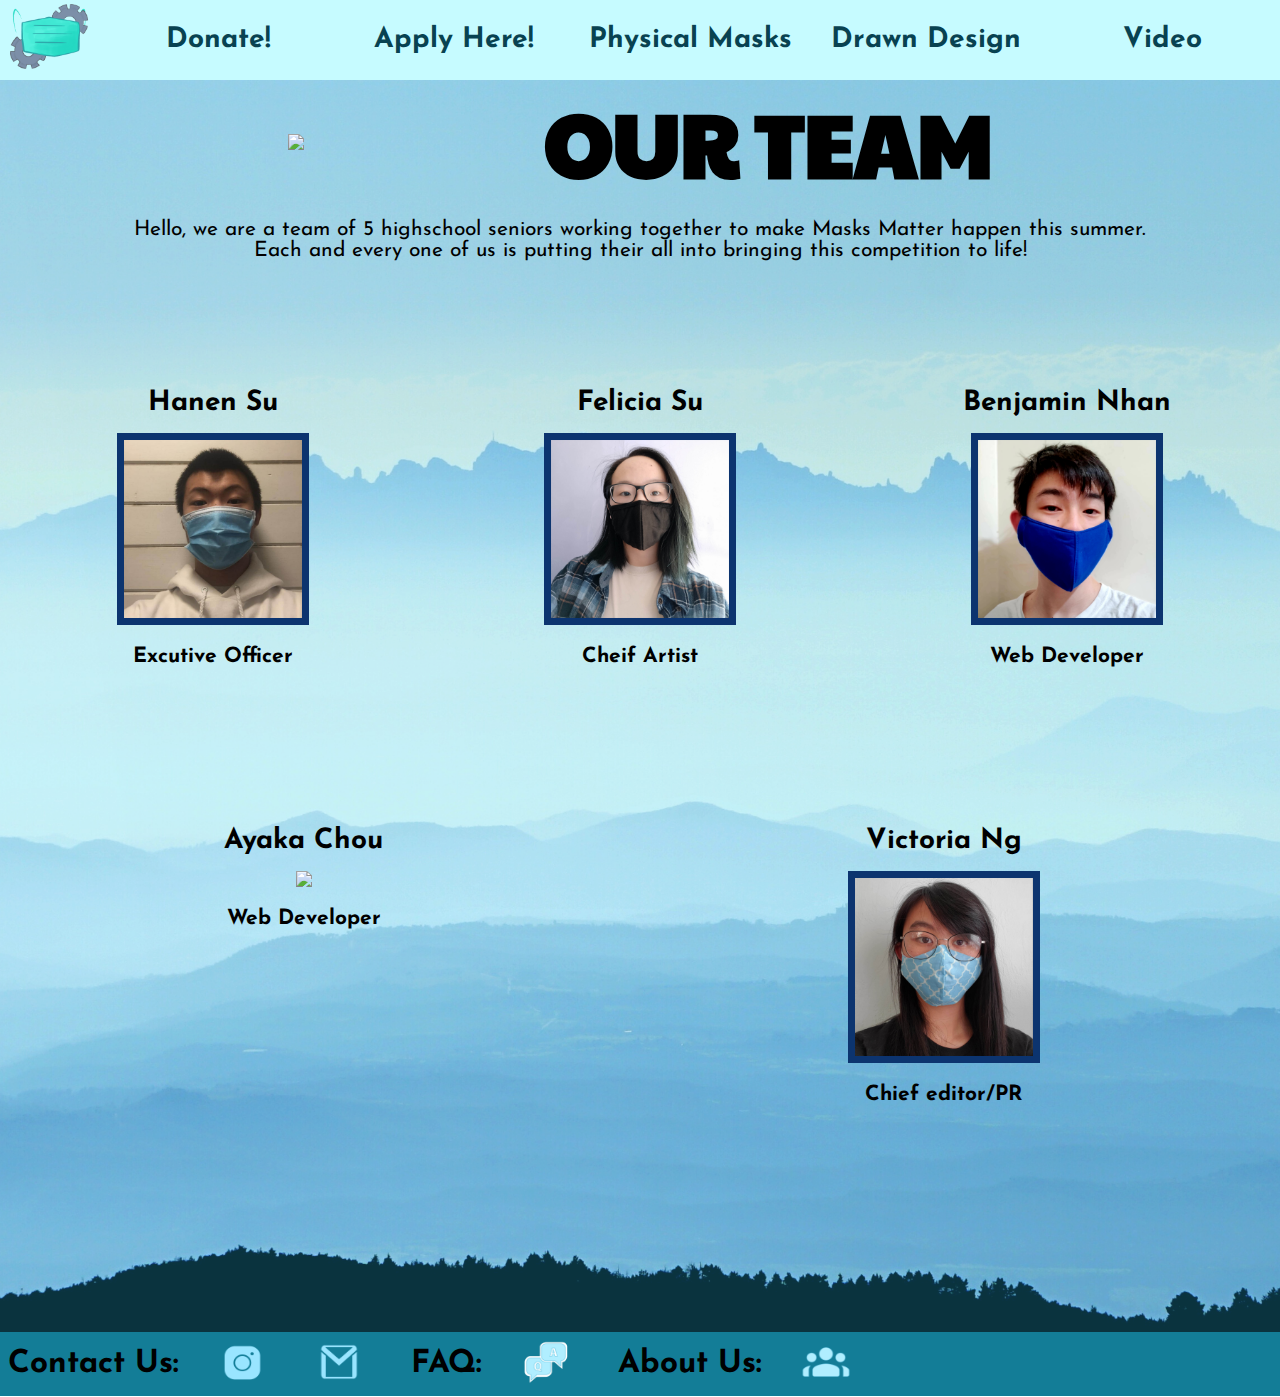
==== aboutus.html @ 1ea41242 "spell cheif wrong" ====
<!DOCTYPE HTML>
<html lang="en">
	<head>
		<title>Masks Matter</title>
		<!-- <meta name="viewport" content="width=device-width,initial-scale=1.0"> -->
		<link rel="icon" href="images/favicon.png" type="image/x-icon"/>
		<link href="https://fonts.googleapis.com/css2?family=Paytone+One&display=swap" rel="stylesheet">
		<link href="https://fonts.googleapis.com/css2?family=Josefin+Sans:wght@100;400&display=swap" rel="stylesheet">
		<link href="styles.css" rel="stylesheet" type="text/css">
		<link href="base.css" rel="stylesheet" type="text/css">
		<link href="aboutus.css" rel="stylesheet" type="text/css">
	</head>
	<body>
		<nav>
			<input type="checkbox" name="simple" id="simple">
			<label for="simple" id="switch"><span></span></label>
			<li><a href="video.html"><h3>Video</h3></a></li>
			<li><a href="drawingmask.html"><h3>Drawn Design</h3></a></li>
			<li><a href="physicalmask.html"><h3>Physical Masks</h3></a></li>
			<li><a target="_blank" href="https://docs.google.com/forms/d/e/1FAIpQLScsT2CWmPeAeOIiQAeZ7pk1hlon7UAqh4jieAmbpfq4y2hZqA/viewform"><h3>Apply Here!</h3></a></li>
			<li><a target="_blank" href="https://www.gofundme.com/f/MMSF-Supplies-for-Essential-Workers-Businesses?utm_medium=copy_link&utm_source=customer&utm_campaign=p_lico+share-sheet+expWdC"><h3>Donate!</h3></a></li>
			<li><a href="index.html"><h3><img id="home" src="images/cleanedlogo.png" alt="Home"></h3></a></li>
		</nav>
		<header>
			<img src="images/borderteam.png">
			<h1>OUR TEAM</h1>
		</header>
		
		<figcaption id="circlehover">Hello, we are a team of 5 highschool seniors working together to make Masks Matter happen this summer. Each and every one of us is putting their all into bringing this competition to life! <span id="hover"> Hover over our images to see our roles</span></figcaption>
	<div class="circle">
		<div class="example">
			<img class="center" src="images/cleanedlogo.png" alt="center">
			<p class="description"></p>
		</div>
		<img data-name="Felicia Su" data-role="Cheif Artist" class="feliciasu" src="images/felicia.png" alt="Felicia Su">
		<img id="deg60" data-name="Victoria Ng" data-role="Cheif Editor/PR" class="victoriang" src="images/victoria.png" alt="Victoria Ng">
		<img id="deg120" data-name="Ayaka Chou" data-role="Webmaster" class="ayakachou" src="images/ayaka.png" alt="Ayaka Chou">
		<img id="deg180" data-name="Benjamin Nhan" data-role="Webmaster" class="benjaminnhan" src="images/ben.png" alt="Benjamin Nhan">
		<img id="deg240" data-name="Hanan Su" data-role="Chief Officer" class="hanensu" src="images/hanen.png" alt="Hanen Su">
	</div>
	<div class ="normal">
		<div class="capt">
			<figcaption class="big">Hanen Su</figcaption>
			<img class ="us"src="images/hanen.png">
			<figcaption>Excutive Officer</figcaption>
		</div>
		<div class="capt">
			<figcaption class="big">Felicia Su</figcaption>
			<img class ="us"src="images/felicia.png">
			<figcaption>Cheif Artist</figcaption>
		</div>
		<div class="capt">
			<figcaption class="big">Benjamin Nhan</figcaption>
			<img class ="us"src="images/ben.png">
			<figcaption>Web Developer</figcaption>
		</div>
		<div class="capt">
			<figcaption class="big">Ayaka Chou</figcaption>
			<img class ="us"src="images/ayaka.png">
			<figcaption>Web Developer</figcaption>
		</div>
		<div class="capt">
			<figcaption class="big">Victoria Ng</figcaption>
			<img class ="us"src="images/victoria.png">
			<figcaption>Chief editor/PR</figcaption>
		</div>
	</div>
	<br>
	<br>
	<br>
	<br>
	<br>
	<br>
	<br>
	<footer>
			<h2>Contact Us:</h2>
			<a  href="https://www.instagram.com/masksmattersf/"><img class="instagram"src="images/instagram.PNG" alt="Instagram"></a>
			<a href="mailto:masksmattersf@gmail.com"><img class = "instagram" src="images/email.PNG" alt="Mail"></a>
			<h2>FAQ:</h2>
			<a  href="faq.html"><img class="instagram" src="images/borderQA.PNG" alt="Instagram"></a>
			<h2>About Us:</h2>
			<a href="aboutus.html"><img class="instagram" src="images/team.PNG" alt="Instagram"></a>
		</footer>
		<script src="https://code.jquery.com/jquery-3.5.1.min.js" integrity="sha256-9/aliU8dGd2tb6OSsuzixeV4y/faTqgFtohetphbbj0=" crossorigin="anonymous"></script>
		<script src="aboutus.js"> </script>
	</body>
</html>
---- styles.css ----
.border span {
	border: 4px solid #185b6d;
	padding: 1rem;
	display: inline-block;
}

/*Mission Statement*/
.missionstate {
	font-family: 'Josefin Sans', sans-serif;
	text-align: center;
	font-size: 25px;
	font-weight: 500;
	margin: 0 2rem;
}
@media all and (max-width: 800px) {
	.missionstate {
		font-size: 1.6rem;
	}
}
/*THE WINNING SUBMISSION*/
/*The RULES*/
/*Judging Criteria*/
/*for rowing judging criteria & winning submission*/
#dates {
	font-size: 2.4rem;
}
#podium {
	display: flex;
	flex-direction: row;
	justify-content: space-around;
	align-items: center;
	padding: 3rem;
}
#podium * {
	margin: 0;
}

.prize {
	display: flex;
	flex-direction: column;
	justify-content: center;
	font-size: 2.1rem;
}

@media all and (max-width: 1200px){
	.prize {
		font-size: 1.7rem;
	}
}
@media all and (max-width: 720px){
	#podium {
		flex-direction: column;
		justify-content: center;
	}
	.prize{
		font-size: 1.4rem;
		padding: 1rem;
	}
}
.prize h2 {
	margin: 0;
}
#video {
	margin: 0 3rem;
}
/*Dropbox*/
#maillink {
	text-decoration: none;
	color: #0082de;
}
details {
	padding: .5em .5em 0;
}

summary {
	font-weight: bold;
	margin: 1rem 1rem;
	padding: .5em;
	outline: none;
	border: 2px dashed #c6fbff;
	align-items: center;
}

details[open] {
	padding: .5em;
}

details[open] summary {
	margin-bottom: .5em;
}
ol {
	font-size: 1.5rem;
	text-align: left;
}
ol li{
	margin-bottom: 1.4rem;
}
ul{
	font-size: 1.2rem;
	text-align: center;
}
li{
	display: inline-block;
	width: 100%
}

.iconflex {
	display: flex;
	flex-direction: row;
	justify-content: space-around;
	align-items: center;
}
.icons {
	width: 25rem;
}
@media all and (max-width: 1340px){
	.icons{
		width: 17rem;
	}
}
@media all and (max-width: 940px){
	.iconflex {
		flex-direction: column;
		justify-content: center;
		align-items: center;
		padding: 1rem;
	}
	.icons {
		width: 55%;
	}
}
.icondiv {
	padding: 1rem;
}
.subcap {
	padding-bottom: 1rem;
}
/*Having the list and video on the same line*/
/*EXAMPLE VIDEO*/
/*Affects Design Criteria and Submission Guidelines*/
.spaceonsameline {
	display: flex;
	flex-direction: row;
	justify-content: space-around;
	text-align: center;
}
iframe, #examplevid {
	margin-right: 3rem;
	min-width: 37rem;
}
figcaption {
 text-align: center;
}
figcaption span {
	padding: .5rem;
	display: inline-block;
}

@media all and (max-width: 1150px){
	.spaceonsameline {
		flex-direction: column;
		justify-content: center;
		align-items: center;
		margin-left: 1.4rem;
		margin-right: 1.2rem;
	}
	iframe, #examplevid{
		min-width: 23rem !important;
		width: 100% !important;
		margin: 0;
	}
}

/*DONATE AND APPLY HERE ICON*/
#donate {
	text-align: center;
	font-size: 18px;
}
#apply {
	/*margin-top: -60px;*/
	max-width: 700px;
}
.gitbigger {
	transition: transform .2s; /* Animation */
	margin: 10rem;
/*	overflow-x: hidden;*/
}
.getbigger:hover {
 transform: scale(1.2); /* (150% zoom - Note: if the zoom is too large, it will go outside of the viewport) */
}
/*when shrinking and making image that holds link*/
.imagelink {
	 width: 40rem;
}
@media all and (max-width: 850px){
	.imagelink {
		width: 80%;
		height: 90%;
	}
}
@media all and (max-width: 650px){
	.imagelink {
		width: 80%;
	}
}
/*text under donate*/
#afterdonate{
	text-align: center;
	font-size: 1.6rem;
}
#smallicon {
	width: 10px;
}
/*RENAME APPLICATION METHODS AS COMPETITION BRACKETS*/
.evalicon {
	width: 20rem;
}
#criteria {
	display: flex;
	flex-direction: row;
	justify-content: center;
	align-items: flex-start;
	width: 100%;
	margin: 0;
	padding: 0;
	flex-wrap: wrap;
}
@media all and (max-width: 1164px){
	#criteria {
		flex-direction: column;
		justify-content: center;
		align-items: center;
		margin: 0;
	}
	.evalicon {
		width: 13rem;
	}
}

@keyframes {
	to {
		width: 100%;
	}
}
---- base.css ----
body {
	background-image: url("images/mountain.png");
	background-size: cover;
	background-repeat: no-repeat;
	margin: 0px;
	padding: 0px;
	font-family: "Josefin Sans", sans-serif;
	text-align: center;
	font-size: 21px;
}

/*Nav bar*/
nav {
	margin: 0px;
	display: flex;
	font-size: 1.5rem;
	flex-direction: row-reverse;
	justify-content: space-around;
	align-content: center;
	height: 5rem;
	padding: 0;
	list-style: none;
}
nav li {
	background-color: #c6fbff;
	width: 100%;
	height: 5rem;
	text-align: center;
	display: flex;
	flex-direction: column;
	justify-content: center;
	align-items: center;
}
nav li::before, nav li::after{
	content: "";
	display: block;
	height: 5px;
	background-color: #444;
	width: 0%;
	transition: all ease-in-out 300ms;;
	position: relative;
	top: 0;
}
nav li:hover::before, nav li:hover::after{
	width: 100%;
}
nav a{
	width: 100%;
	text-align: center;
	text-decoration: none;
	height: 5rem;
	display: flex;
	flex-direction: column;
	justify-content: center;
	color: #084251;
	padding: 0;
}
nav a:hover {
	color: black;
}
nav h3 {
	margin: 0px;
	padding: 0;
}
nav li:last-child {
	max-width: 80px;
	padding: 0 10px;
}
nav li:last-child:hover::before, nav li:last-child:hover::after{
	width: 0%;
}
#home {
	max-width: 80px;
	max-height: 75px;
}
#simple ,#switch{
	display: none;
}
@media all and (max-width: 650px) {
	nav {
		font-size: 1.1rem;
		flex-direction: column-reverse;
		align-items: center;
		height: auto !important;
		padding: 0;
	}
	nav li, nav li a {
		width: 100%;
		max-width: 100% !important;
		padding: 0 !important;
	}
	#switch{
		display: flex;
	}
	#simple ~ li{
		display: flex;
		transition: transform .5s, height .5s; /* Animation */
	}
	#simple:checked ~ li{
		transform: scale(0);
		height: 0;
	}
	#simple+label span{
		background-color: #c6fbff;
		display: flex;
		flex-direction: column;
		align-items: center;
		padding-top: 0.3rem;
		width: 5rem;
		height: 2rem;
		border-radius: 0 0 1rem 1rem;
	}
	#simple+label span::after{
		content: "V";
		font-family: Arial;
		font-weight: bold;
		transform: rotate(180deg) scaleX(-1);
	}
	#simple:checked +label span::after{
		transform: rotate(0deg) scaleX(-1);
	}
}
@media all and (max-width: 1015px) {
	nav {
		font-size: 1.3rem;
	}
}
@media all and (max-width: 1148px) {
	nav {
		font-size: 1.4rem;
	}
}

/*Header Title + Logo*/
header {
	display: flex;
	flex-direction: row;
	justify-content: center;
	align-items: center;
}

header h1 {
	font-size: 5.5rem;
	margin: 0;
	font-family: "Paytone One", sans-serif;
	text-align: center;
}

header img {
	display: block;
	width: 16rem;
	margin: 1rem 0rem;
}

@media all and (max-width: 962px) {
	header {
		flex-direction: column;
	}
	header img {
		width: 14rem;
		margin-bottom: 0;
	}
	header h1 {
		font-size: 4.5rem;
		text-align: center;
		line-height: 5rem;
	}
}

/*Subtitles*/
.subtitles {
	font-size: 3.4rem;
	font-family: "Paytone One", sans-serif;
	color: black;
}

/*Footer*/
footer {
	background-color: #137d97;
	height: 4rem;
	display: flex;
	flex-direction: row;
	justify-content: flex-start;
	align-items: center;
}
footer h2{
	margin:0rem 2rem 0 .5rem;

}
.instagram {
	padding-bottom: 0rem;
	margin-right:2rem;
	width:4rem;
	height: 60px;
}

@media all and (max-width: 948px) {
	.instagram {
		margin-right: .5rem;
	}

	footer h2 {
		margin-left: .15rem;
		margin-right: .5rem;
	}

	@media all and (max-width: 705px) {
		.instagram {
			width: 2.6rem;
			height:45px;
		}

		footer h2 {
			font-size: 1.6rem;
		}
	}
	/*Animation via JS*/
	.fadein {
		opacity: 0;
	}
}
---- aboutus.css ----
.circle {
	display: flex;
	flex-direction: column;
	justify-content: center;
	align-items: center;
	position: relative;
	width: 24em;
	height: 24em;
	padding: 2em; 
	border-radius: 50%;
	margin: 1.75em auto 0;
}
.circle img {
	display: block;
	position: absolute;
	width: 7em; height: 7em;
}

.circle img:not(.center) {
	animation: 10s linear 0s infinite running spin;
	z-index: 1;
}

.center * {
	padding: 0 2em;
}

@keyframes spin {
	from {
		transform: rotate(0deg) translate(12em) rotate(0deg);
	}
	to {
		transform: rotate(360deg) translate(12em) rotate(-360deg);
	}
}

.description {
	margin-top:1rem;
	width: 50%;
	background:rgba(186, 186, 189, 0.5);
}
.feliciasu {
	animation-delay: calc(-10s / 360 * 72) !important;
}

.ayakachou {
	animation-delay: calc(-10s / 360 * 216) !important;
}

.benjaminnhan {
	animation-delay: calc(-10s / 360 * 144) !important;
}

.victoriang {
	animation-delay: calc(-10s / 360 * 288) !important;
}

.hanensu {
	animation-delay: calc(-10s / 360 * 360) !important;
}

/*RANDOMLY CHOSEN BY GOOGLE SPINNER 1-5(clockwise)
Hanen top right
Felicia bottom right
Ben bottom
ayaka bottom left
victoria top left*/
.normal {
    display:none;
}
.capt {
	margin:5rem;
	font-weight: bold;
}
.big{
	font-size: 28px;
}

#circlehover {
	text-align: center;	
    margin:-2rem 15rem 5rem 15rem;
}
@media all and (max-width:1441px){

    .circle {
        display:none;
    }
    #hover {
        display:none;
    }
    .normal {
        display:flex;
        flex-wrap:wrap;
        flex-direction: row;
        align-content: center;
        justify-content: space-around;
    }
    .us {
        max-width:12rem;
        max-height:12rem;
        opacity:1;
        margin: 1rem;
    }
    #circlehover {
        margin: 1rem 8rem 3rem 8rem;
    }
}
@media all and (max-width:760px){
    #circlehover {
        margin:1rem 2rem;
    }
}

.example {
	display: flex;
	flex-direction: column;
	justify-content: center;
	align-items: center;
}
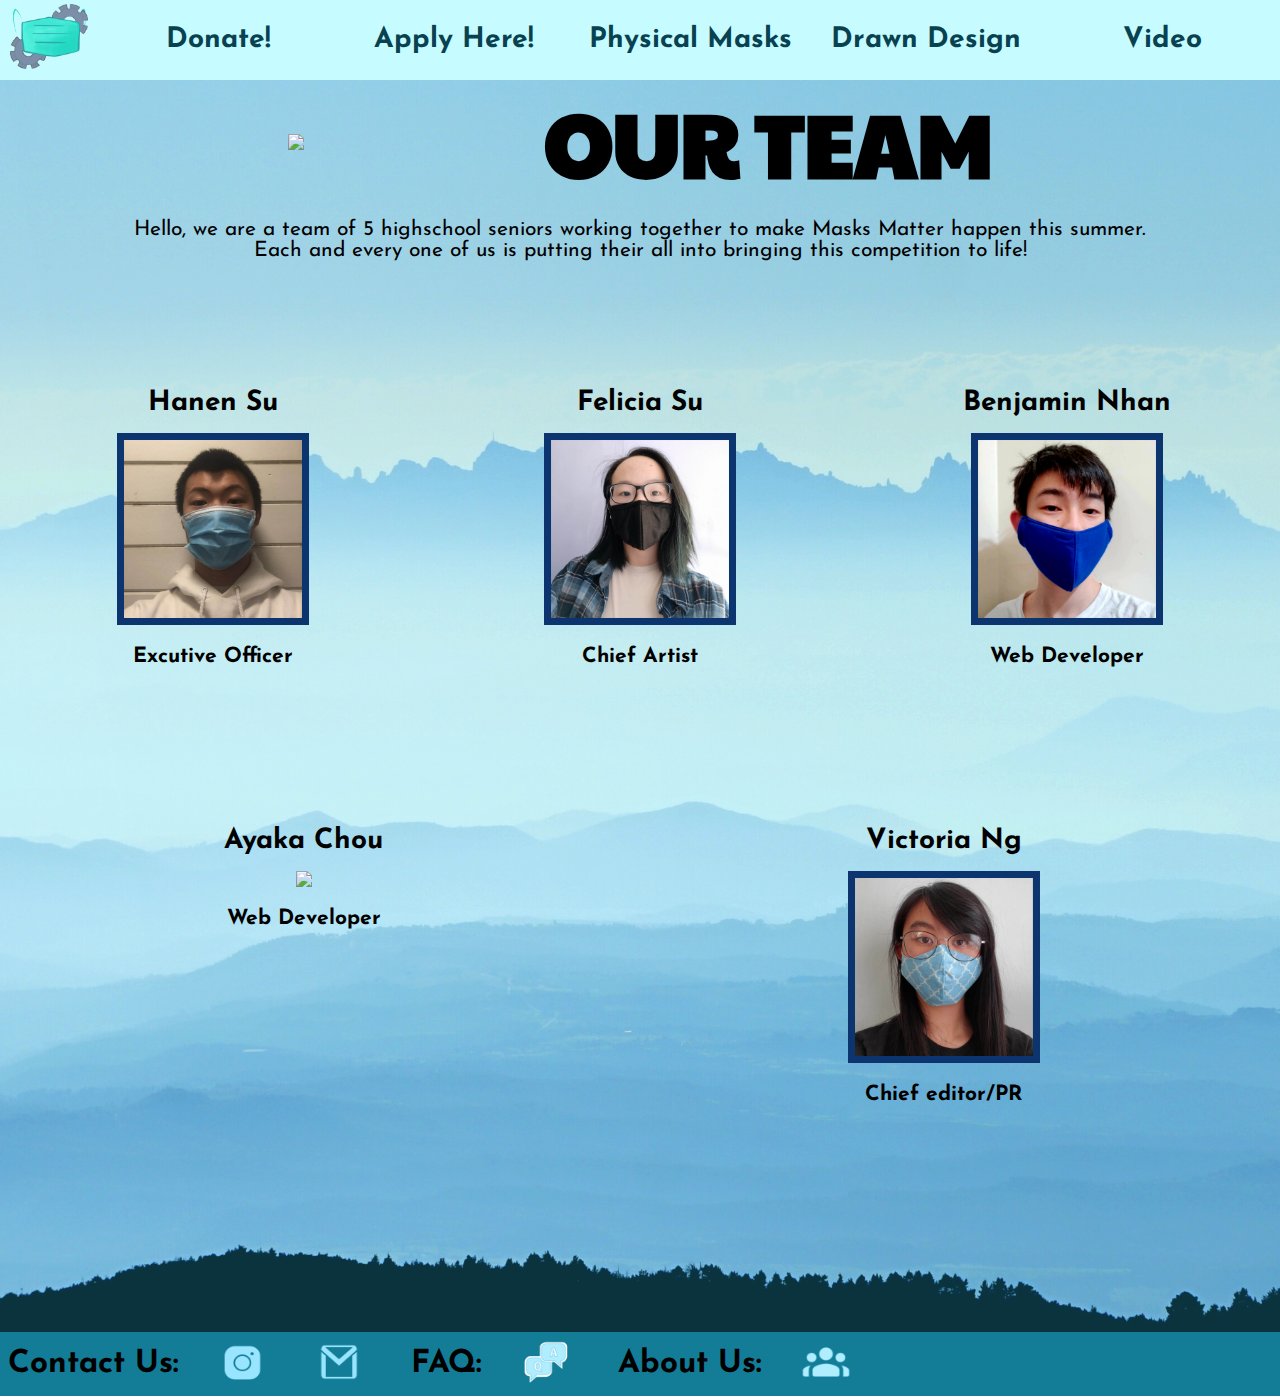
==== commit 41122982: "stuff" ====
--- a/aboutus.html
+++ b/aboutus.html
@@ -47,7 +47,7 @@
 		<div class="capt">
 			<figcaption class="big">Felicia Su</figcaption>
 			<img class ="us"src="images/felicia.png">
-			<figcaption>Cheif Artist</figcaption>
+			<figcaption>Chief Artist</figcaption>
 		</div>
 		<div class="capt">
 			<figcaption class="big">Benjamin Nhan</figcaption>
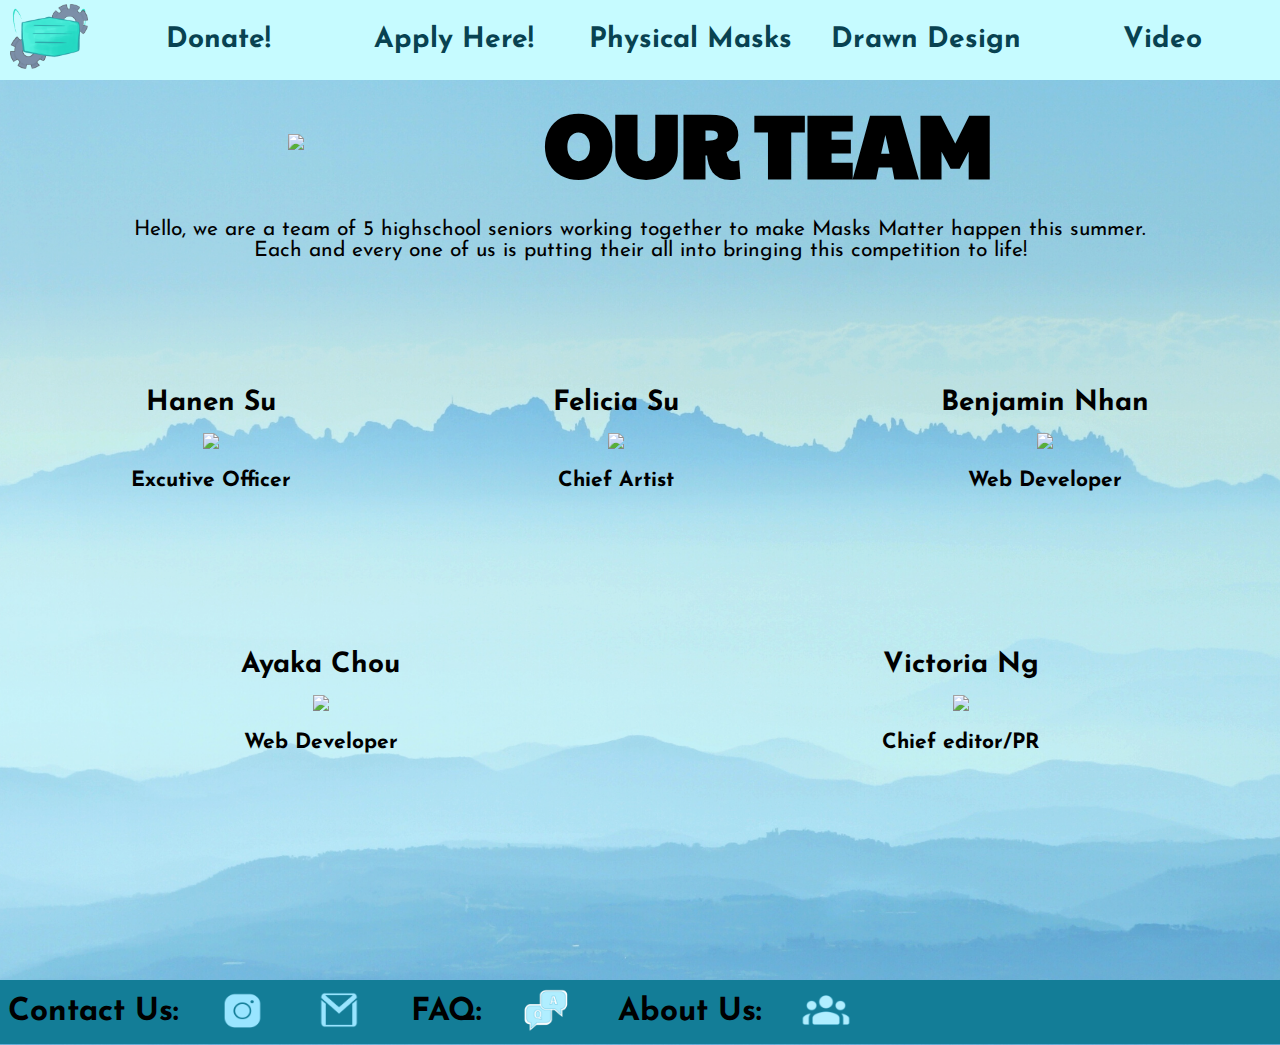
==== commit 7baa19e2: "fixed" ====
--- a/aboutus.html
+++ b/aboutus.html
@@ -41,27 +41,27 @@
 	<div class ="normal">
 		<div class="capt">
 			<figcaption class="big">Hanen Su</figcaption>
-			<img class ="us"src="images/hanen.png">
+			<img class ="us"src="images/hanen.PNG">
 			<figcaption>Excutive Officer</figcaption>
 		</div>
 		<div class="capt">
 			<figcaption class="big">Felicia Su</figcaption>
-			<img class ="us"src="images/felicia.png">
+			<img class ="us"src="images/felicia.PNG">
 			<figcaption>Chief Artist</figcaption>
 		</div>
 		<div class="capt">
 			<figcaption class="big">Benjamin Nhan</figcaption>
-			<img class ="us"src="images/ben.png">
+			<img class ="us"src="images/ben.PNG">
 			<figcaption>Web Developer</figcaption>
 		</div>
 		<div class="capt">
 			<figcaption class="big">Ayaka Chou</figcaption>
-			<img class ="us"src="images/ayaka.png">
+			<img class ="us"src="images/ayaka.PNG">
 			<figcaption>Web Developer</figcaption>
 		</div>
 		<div class="capt">
 			<figcaption class="big">Victoria Ng</figcaption>
-			<img class ="us"src="images/victoria.png">
+			<img class ="us"src="images/victoria.PNG">
 			<figcaption>Chief editor/PR</figcaption>
 		</div>
 	</div>
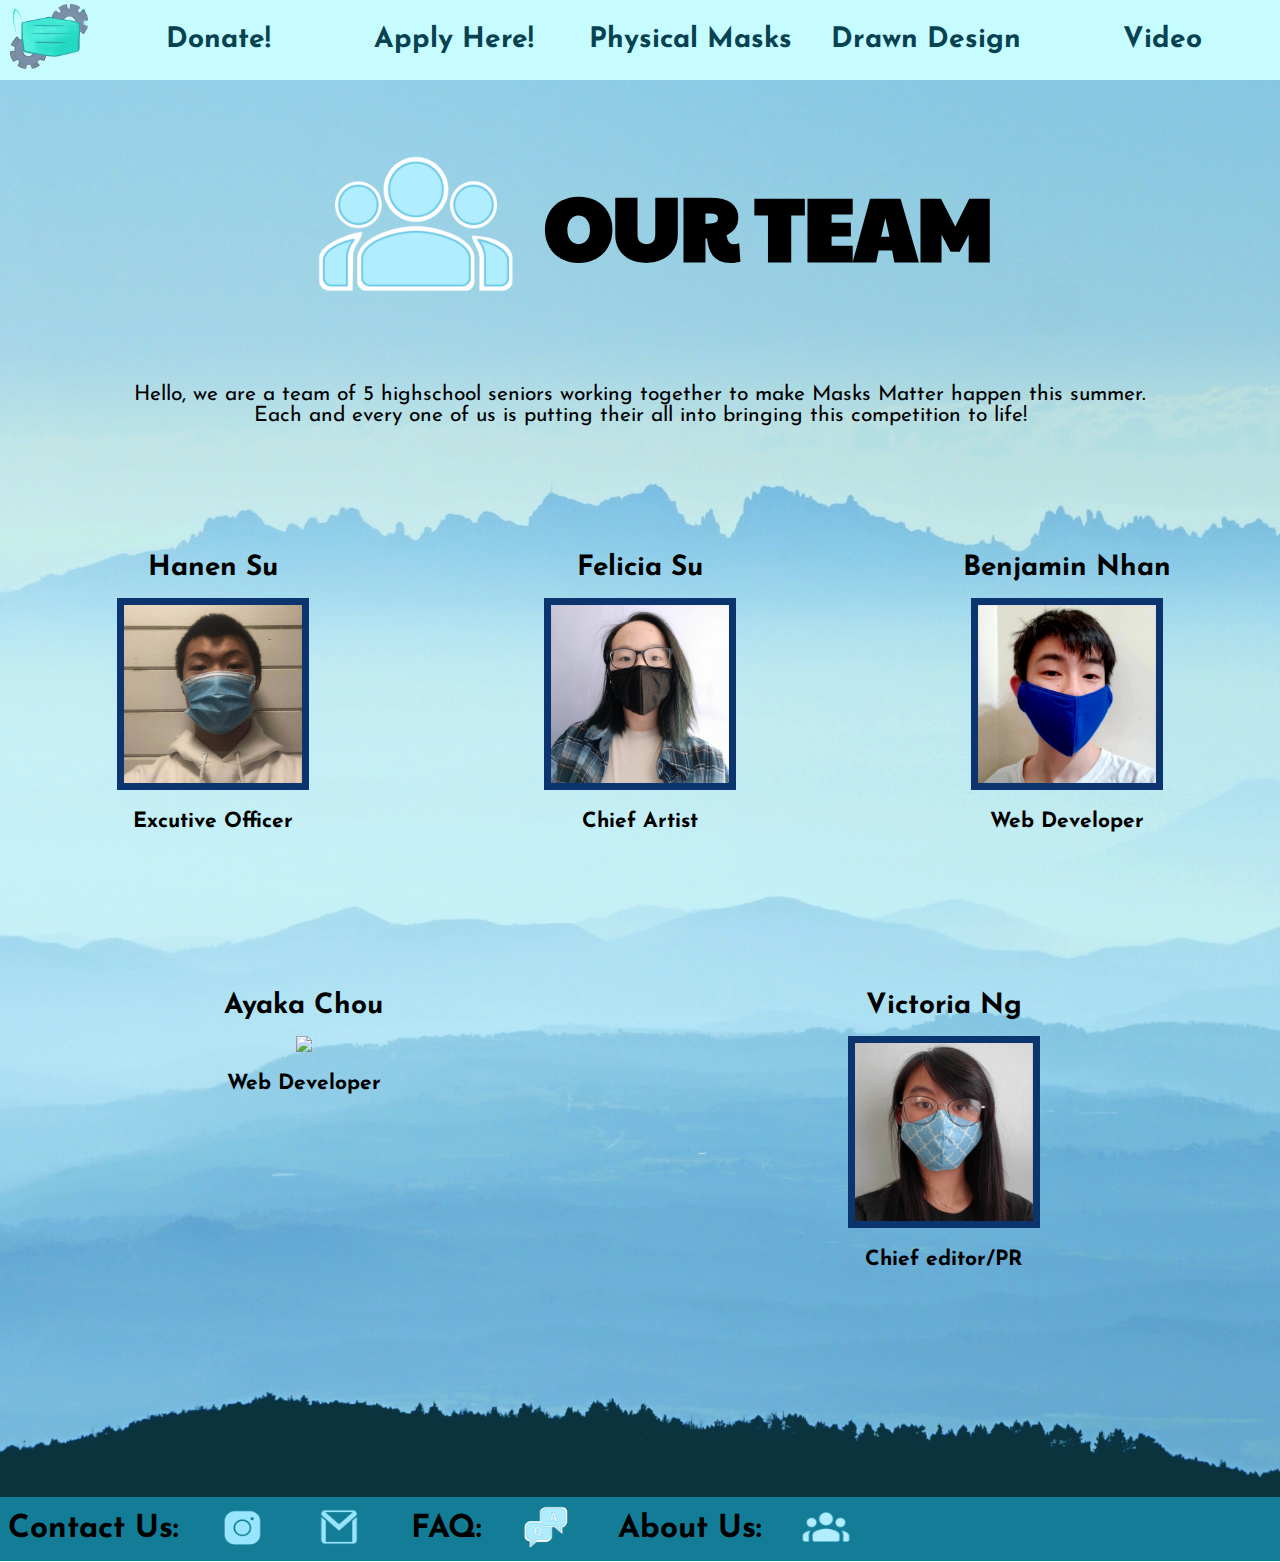
==== commit 90354c15: "okkay" ====
--- a/aboutus.html
+++ b/aboutus.html
@@ -22,7 +22,7 @@
 			<li><a href="index.html"><h3><img id="home" src="images/cleanedlogo.png" alt="Home"></h3></a></li>
 		</nav>
 		<header>
-			<img src="images/borderteam.png">
+			<img src="images/borderteam.PNG">
 			<h1>OUR TEAM</h1>
 		</header>
 		
@@ -41,27 +41,27 @@
 	<div class ="normal">
 		<div class="capt">
 			<figcaption class="big">Hanen Su</figcaption>
-			<img class ="us"src="images/hanen.PNG">
+			<img class ="us"src="images/hanen.png">
 			<figcaption>Excutive Officer</figcaption>
 		</div>
 		<div class="capt">
 			<figcaption class="big">Felicia Su</figcaption>
-			<img class ="us"src="images/felicia.PNG">
+			<img class ="us"src="images/felicia.png">
 			<figcaption>Chief Artist</figcaption>
 		</div>
 		<div class="capt">
 			<figcaption class="big">Benjamin Nhan</figcaption>
-			<img class ="us"src="images/ben.PNG">
+			<img class ="us"src="images/ben.png">
 			<figcaption>Web Developer</figcaption>
 		</div>
 		<div class="capt">
 			<figcaption class="big">Ayaka Chou</figcaption>
-			<img class ="us"src="images/ayaka.PNG">
+			<img class ="us"src="images/ayaka.png">
 			<figcaption>Web Developer</figcaption>
 		</div>
 		<div class="capt">
 			<figcaption class="big">Victoria Ng</figcaption>
-			<img class ="us"src="images/victoria.PNG">
+			<img class ="us"src="images/victoria.png">
 			<figcaption>Chief editor/PR</figcaption>
 		</div>
 	</div>
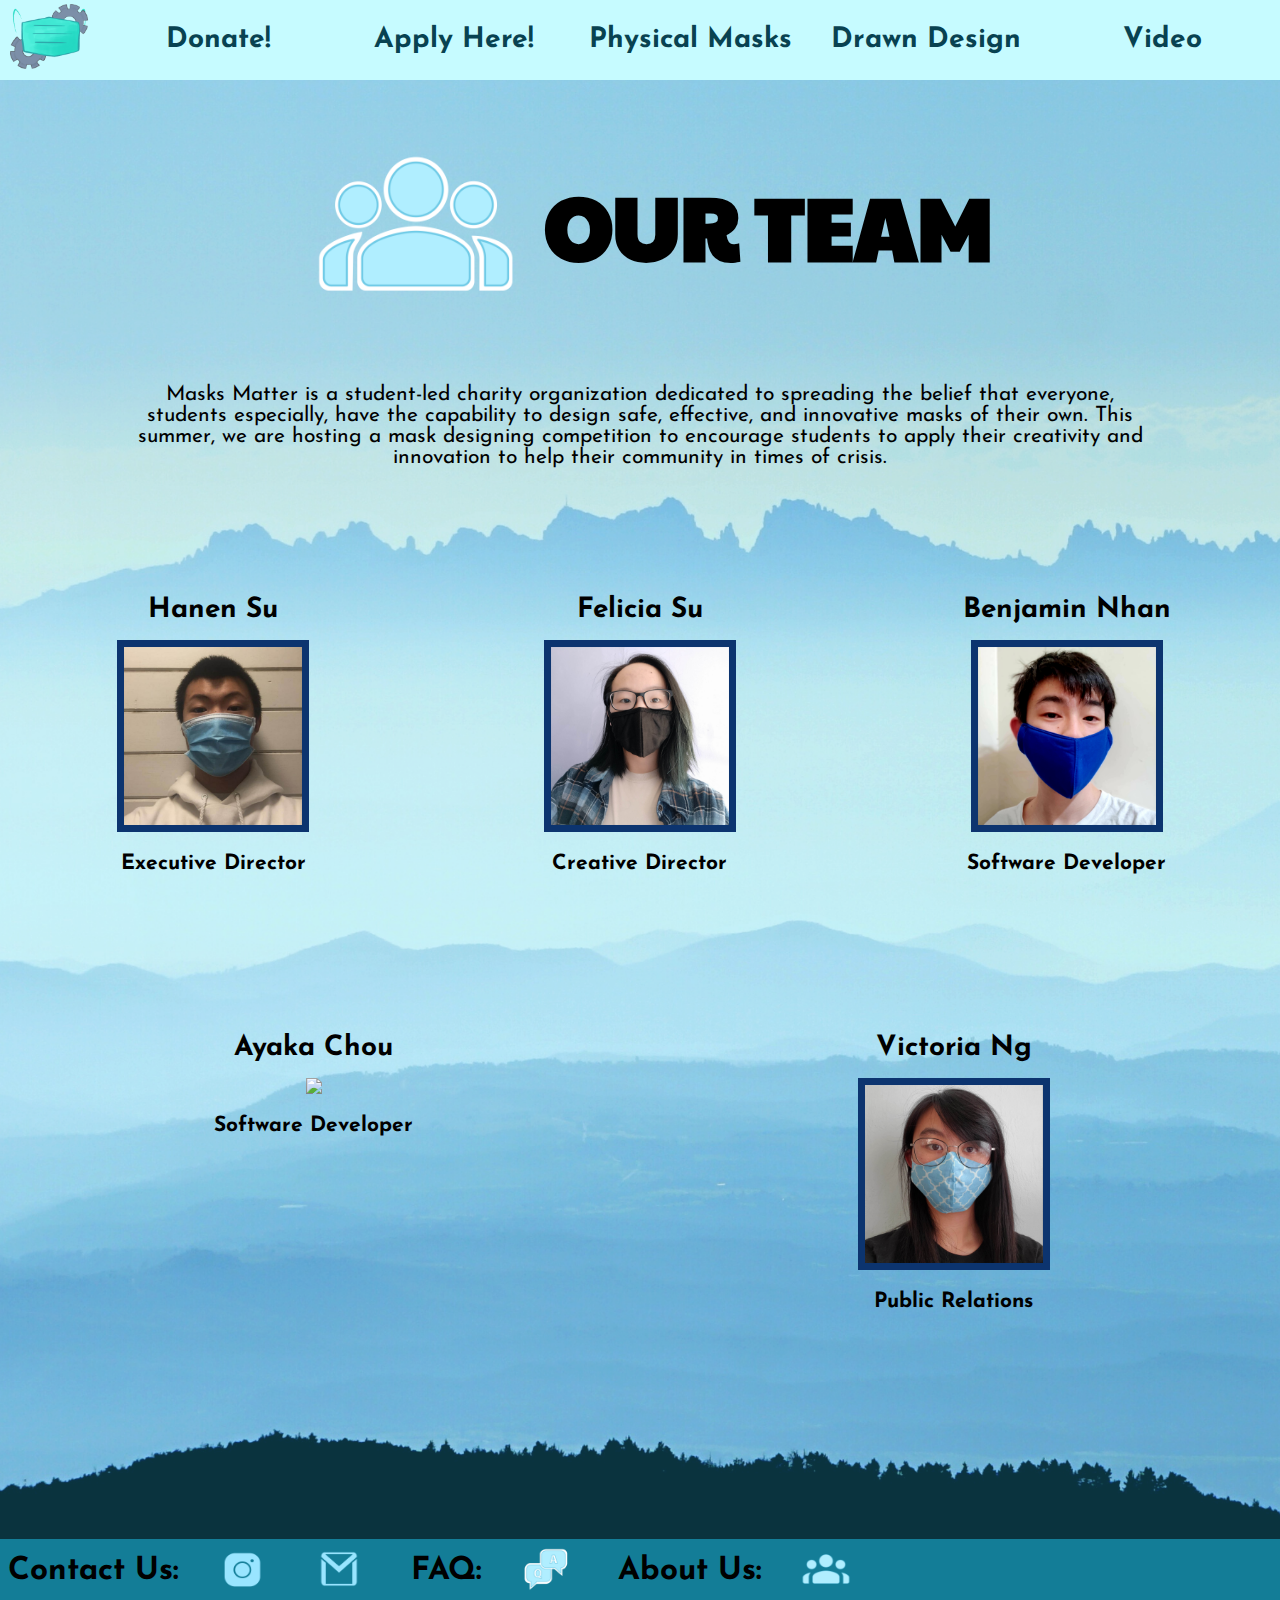
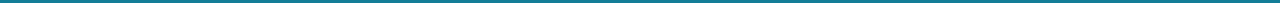
==== commit a96ce497: "oaskd" ====
--- a/aboutus.html
+++ b/aboutus.html
@@ -25,44 +25,43 @@
 			<img src="images/borderteam.PNG">
 			<h1>OUR TEAM</h1>
 		</header>
-		
-		<figcaption id="circlehover">Hello, we are a team of 5 highschool seniors working together to make Masks Matter happen this summer. Each and every one of us is putting their all into bringing this competition to life! <span id="hover"> Hover over our images to see our roles</span></figcaption>
+		<figcaption id="circlehover">Masks Matter is a student-led <!-- non-profit -->charity organization dedicated to spreading the belief that everyone, students especially, have the capability to design safe, effective, and innovative masks of their own. This summer, we are hosting a mask designing competition to encourage students to apply their creativity and innovation to help their community in times of crisis. <div id="hover"> Hover over our images to see our roles</div></figcaption>
 	<div class="circle">
 		<div class="example">
 			<img class="center" src="images/cleanedlogo.png" alt="center">
 			<p class="description"></p>
 		</div>
-		<img data-name="Felicia Su" data-role="Cheif Artist" class="feliciasu" src="images/felicia.png" alt="Felicia Su">
-		<img id="deg60" data-name="Victoria Ng" data-role="Cheif Editor/PR" class="victoriang" src="images/victoria.png" alt="Victoria Ng">
-		<img id="deg120" data-name="Ayaka Chou" data-role="Webmaster" class="ayakachou" src="images/ayaka.png" alt="Ayaka Chou">
-		<img id="deg180" data-name="Benjamin Nhan" data-role="Webmaster" class="benjaminnhan" src="images/ben.png" alt="Benjamin Nhan">
-		<img id="deg240" data-name="Hanan Su" data-role="Chief Officer" class="hanensu" src="images/hanen.png" alt="Hanen Su">
+		<img data-name="Felicia Su" data-role="Creative Director" class="feliciasu" src="images/felicia.png" alt="Felicia Su">
+		<img id="deg60" data-name="Victoria Ng" data-role="Public Relations" class="victoriang" src="images/victoria.png" alt="Victoria Ng">
+		<img id="deg120" data-name="Ayaka Chou" data-role="Software Developer" class="ayakachou" src="images/ayaka.png" alt="Ayaka Chou">
+		<img id="deg180" data-name="Benjamin Nhan" data-role="Software Developer" class="benjaminnhan" src="images/ben.png" alt="Benjamin Nhan">
+		<img id="deg240" data-name="Hanen Su" data-role="Executive Director" class="hanensu" src="images/hanen.png" alt="Hanen Su">
 	</div>
 	<div class ="normal">
 		<div class="capt">
 			<figcaption class="big">Hanen Su</figcaption>
 			<img class ="us"src="images/hanen.png">
-			<figcaption>Excutive Officer</figcaption>
+			<figcaption>Executive Director</figcaption>
 		</div>
 		<div class="capt">
 			<figcaption class="big">Felicia Su</figcaption>
 			<img class ="us"src="images/felicia.png">
-			<figcaption>Chief Artist</figcaption>
+			<figcaption>Creative Director</figcaption>
 		</div>
 		<div class="capt">
 			<figcaption class="big">Benjamin Nhan</figcaption>
 			<img class ="us"src="images/ben.png">
-			<figcaption>Web Developer</figcaption>
+			<figcaption>Software Developer</figcaption>
 		</div>
 		<div class="capt">
 			<figcaption class="big">Ayaka Chou</figcaption>
 			<img class ="us"src="images/ayaka.png">
-			<figcaption>Web Developer</figcaption>
+			<figcaption>Software Developer</figcaption>
 		</div>
 		<div class="capt">
 			<figcaption class="big">Victoria Ng</figcaption>
 			<img class ="us"src="images/victoria.png">
-			<figcaption>Chief editor/PR</figcaption>
+			<figcaption>Public Relations</figcaption>
 		</div>
 	</div>
 	<br>
--- a/styles.css
+++ b/styles.css
@@ -4,25 +4,13 @@
 	display: inline-block;
 }
 
-/*Mission Statement*/
-.missionstate {
-	font-family: 'Josefin Sans', sans-serif;
-	text-align: center;
-	font-size: 25px;
-	font-weight: 500;
-	margin: 0 2rem;
-}
-@media all and (max-width: 800px) {
-	.missionstate {
-		font-size: 1.6rem;
-	}
-}
+
 /*THE WINNING SUBMISSION*/
 /*The RULES*/
 /*Judging Criteria*/
 /*for rowing judging criteria & winning submission*/
 #dates {
-	font-size: 2.4rem;
+	font-size: 2rem;
 }
 #podium {
 	display: flex;
@@ -149,7 +137,7 @@
 	min-width: 37rem;
 }
 figcaption {
- text-align: center;
+	text-align: center;
 }
 figcaption span {
 	padding: .5rem;
@@ -183,14 +171,14 @@
 .gitbigger {
 	transition: transform .2s; /* Animation */
 	margin: 10rem;
-/*	overflow-x: hidden;*/
+	/*	overflow-x: hidden;*/
 }
 .getbigger:hover {
- transform: scale(1.2); /* (150% zoom - Note: if the zoom is too large, it will go outside of the viewport) */
+	transform: scale(1.2); /* (150% zoom - Note: if the zoom is too large, it will go outside of the viewport) */
 }
 /*when shrinking and making image that holds link*/
 .imagelink {
-	 width: 40rem;
+	width: 40rem;
 }
 @media all and (max-width: 850px){
 	.imagelink {
@@ -235,10 +223,4 @@
 	.evalicon {
 		width: 13rem;
 	}
-}
-
-@keyframes {
-	to {
-		width: 100%;
-	}
-}
+}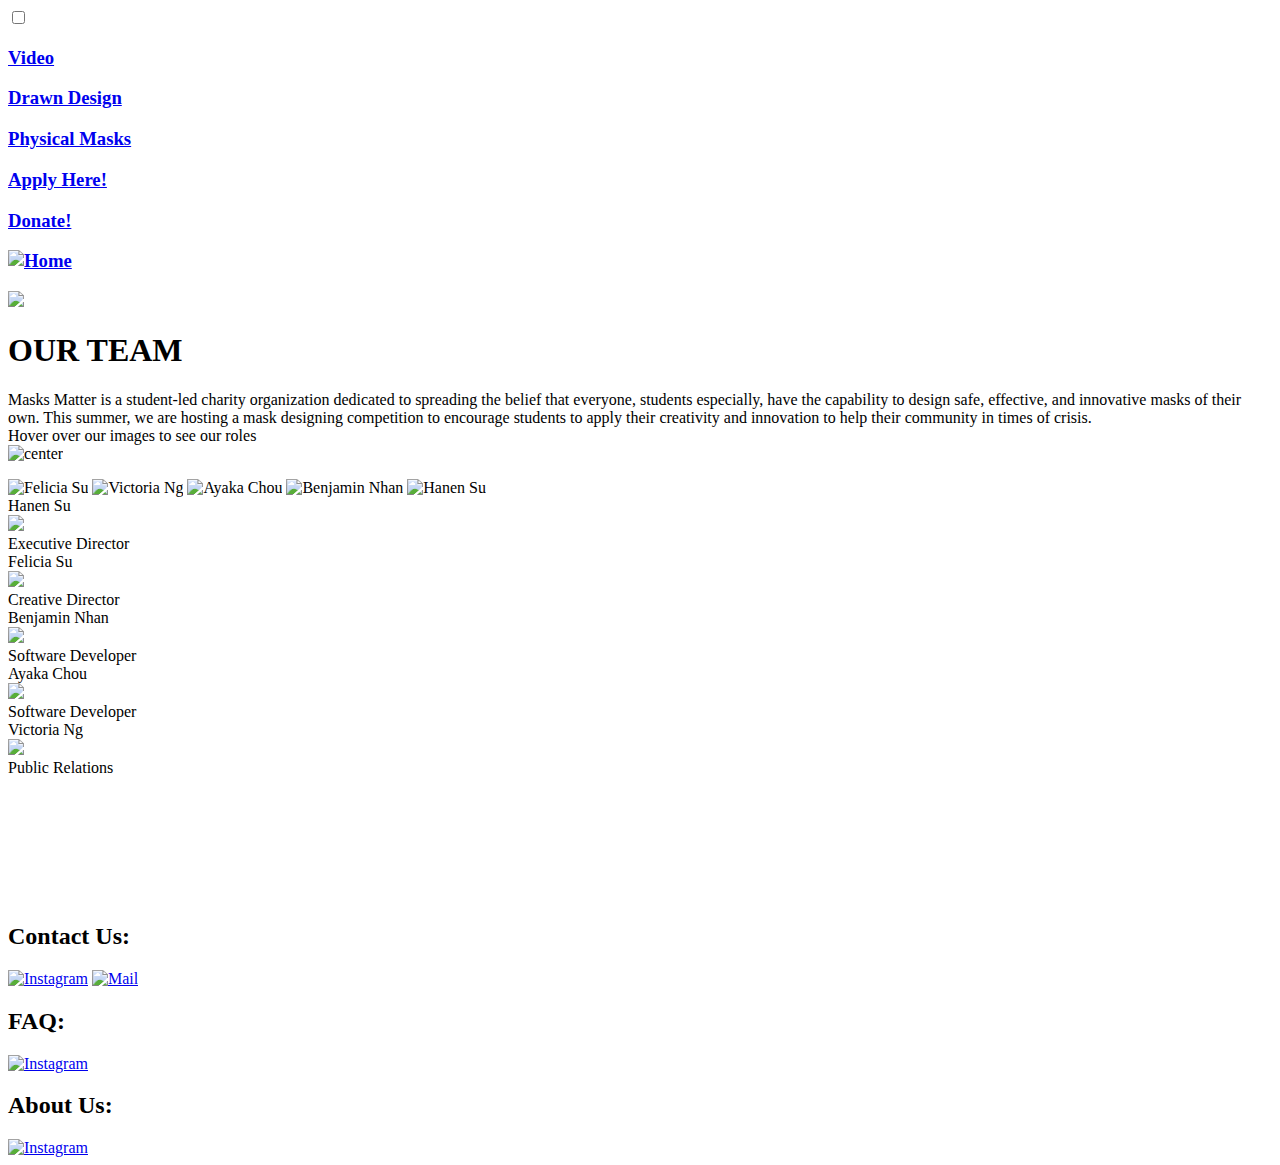
==== commit f2a423ae: "oas" ====
--- a/aboutus.html
+++ b/aboutus.html
@@ -3,64 +3,64 @@
 	<head>
 		<title>Masks Matter</title>
 		<!-- <meta name="viewport" content="width=device-width,initial-scale=1.0"> -->
-		<link rel="icon" href="images/favicon.png" type="image/x-icon"/>
+		<link rel="icon" href="/static/images/favicon.png" type="image/x-icon"/>
 		<link href="https://fonts.googleapis.com/css2?family=Paytone+One&display=swap" rel="stylesheet">
 		<link href="https://fonts.googleapis.com/css2?family=Josefin+Sans:wght@100;400&display=swap" rel="stylesheet">
-		<link href="styles.css" rel="stylesheet" type="text/css">
-		<link href="base.css" rel="stylesheet" type="text/css">
-		<link href="aboutus.css" rel="stylesheet" type="text/css">
+		<link href="/static/css/styles.css" rel="stylesheet" type="text/css">
+		<link href="/static/css/base.css" rel="stylesheet" type="text/css">
+		<link href="/static/css/aboutus.css" rel="stylesheet" type="text/css">
 	</head>
 	<body>
 		<nav>
 			<input type="checkbox" name="simple" id="simple">
 			<label for="simple" id="switch"><span></span></label>
-			<li><a href="video.html"><h3>Video</h3></a></li>
-			<li><a href="drawingmask.html"><h3>Drawn Design</h3></a></li>
-			<li><a href="physicalmask.html"><h3>Physical Masks</h3></a></li>
-			<li><a target="_blank" href="https://docs.google.com/forms/d/e/1FAIpQLScsT2CWmPeAeOIiQAeZ7pk1hlon7UAqh4jieAmbpfq4y2hZqA/viewform"><h3>Apply Here!</h3></a></li>
-			<li><a target="_blank" href="https://www.gofundme.com/f/MMSF-Supplies-for-Essential-Workers-Businesses?utm_medium=copy_link&utm_source=customer&utm_campaign=p_lico+share-sheet+expWdC"><h3>Donate!</h3></a></li>
-			<li><a href="index.html"><h3><img id="home" src="images/cleanedlogo.png" alt="Home"></h3></a></li>
+			<div><a href="video.html"><h3>Video</h3></a></div>
+			<div><a href="drawingmask.html"><h3>Drawn Design</h3></a></div>
+			<div><a href="physicalmask.html"><h3>Physical Masks</h3></a></div>
+			<div><a target="_blank" href="https://docs.google.com/forms/d/e/1FAIpQLScsT2CWmPeAeOIiQAeZ7pk1hlon7UAqh4jieAmbpfq4y2hZqA/viewform"><h3>Apply Here!</h3></a></div>
+			<div><a target="_blank" href="https://www.gofundme.com/f/MMSF-Supplies-for-Essential-Workers-Businesses?utm_medium=copy_link&utm_source=customer&utm_campaign=p_lico+share-sheet+expWdC"><h3>Donate!</h3></a></div>
+			<div><a href="index.html"><h3><img id="home" src="/static/images/cleanedlogo.png" alt="Home"></h3></a></div>
 		</nav>
 		<header>
-			<img src="images/borderteam.PNG">
+			<img src="/static/images/borderteam.PNG">
 			<h1>OUR TEAM</h1>
 		</header>
 		<figcaption id="circlehover">Masks Matter is a student-led <!-- non-profit -->charity organization dedicated to spreading the belief that everyone, students especially, have the capability to design safe, effective, and innovative masks of their own. This summer, we are hosting a mask designing competition to encourage students to apply their creativity and innovation to help their community in times of crisis. <div id="hover"> Hover over our images to see our roles</div></figcaption>
 	<div class="circle">
 		<div class="example">
-			<img class="center" src="images/cleanedlogo.png" alt="center">
+			<img class="center" src="/static/images/cleanedlogo.png" alt="center">
 			<p class="description"></p>
 		</div>
-		<img data-name="Felicia Su" data-role="Creative Director" class="feliciasu" src="images/felicia.png" alt="Felicia Su">
-		<img id="deg60" data-name="Victoria Ng" data-role="Public Relations" class="victoriang" src="images/victoria.png" alt="Victoria Ng">
-		<img id="deg120" data-name="Ayaka Chou" data-role="Software Developer" class="ayakachou" src="images/ayaka.png" alt="Ayaka Chou">
-		<img id="deg180" data-name="Benjamin Nhan" data-role="Software Developer" class="benjaminnhan" src="images/ben.png" alt="Benjamin Nhan">
-		<img id="deg240" data-name="Hanen Su" data-role="Executive Director" class="hanensu" src="images/hanen.png" alt="Hanen Su">
+		<img data-name="Felicia Su" data-role="Creative Director" class="feliciasu" src="/static/images/felicia.png" alt="Felicia Su">
+		<img id="deg60" data-name="Victoria Ng" data-role="Public Relations" class="victoriang" src="/static/images/victoria.png" alt="Victoria Ng">
+		<img id="deg120" data-name="Ayaka Chou" data-role="Software Developer" class="ayakachou" src="/static/images/ayaka.png" alt="Ayaka Chou">
+		<img id="deg180" data-name="Benjamin Nhan" data-role="Software Developer" class="benjaminnhan" src="/static/images/ben.png" alt="Benjamin Nhan">
+		<img id="deg240" data-name="Hanen Su" data-role="Executive Director" class="hanensu" src="/static/images/hanen.png" alt="Hanen Su">
 	</div>
 	<div class ="normal">
 		<div class="capt">
 			<figcaption class="big">Hanen Su</figcaption>
-			<img class ="us"src="images/hanen.png">
+			<img class ="us"src="/static/images/hanen.png">
 			<figcaption>Executive Director</figcaption>
 		</div>
 		<div class="capt">
 			<figcaption class="big">Felicia Su</figcaption>
-			<img class ="us"src="images/felicia.png">
+			<img class ="us"src="/static/images/felicia.png">
 			<figcaption>Creative Director</figcaption>
 		</div>
 		<div class="capt">
 			<figcaption class="big">Benjamin Nhan</figcaption>
-			<img class ="us"src="images/ben.png">
+			<img class ="us"src="/static/images/ben.png">
 			<figcaption>Software Developer</figcaption>
 		</div>
 		<div class="capt">
 			<figcaption class="big">Ayaka Chou</figcaption>
-			<img class ="us"src="images/ayaka.png">
+			<img class ="us"src="/static/images/ayaka.png">
 			<figcaption>Software Developer</figcaption>
 		</div>
 		<div class="capt">
 			<figcaption class="big">Victoria Ng</figcaption>
-			<img class ="us"src="images/victoria.png">
+			<img class ="us"src="/static/images/victoria.png">
 			<figcaption>Public Relations</figcaption>
 		</div>
 	</div>
@@ -73,14 +73,14 @@
 	<br>
 	<footer>
 			<h2>Contact Us:</h2>
-			<a  href="https://www.instagram.com/masksmattersf/"><img class="instagram"src="images/instagram.PNG" alt="Instagram"></a>
-			<a href="mailto:masksmattersf@gmail.com"><img class = "instagram" src="images/email.PNG" alt="Mail"></a>
+			<a href="https://www.instagram.com/masksmattersf/"><img class="instagram"src="/static/images/instagram.PNG" alt="Instagram"></a>
+			<a href="mailto:masksmattersf@gmail.com"><img class = "instagram" src="/static/images/email.PNG" alt="Mail"></a>
 			<h2>FAQ:</h2>
-			<a  href="faq.html"><img class="instagram" src="images/borderQA.PNG" alt="Instagram"></a>
+			<a href="faq.html"><img class="instagram" src="/static/images/borderQA.PNG" alt="Instagram"></a>
 			<h2>About Us:</h2>
-			<a href="aboutus.html"><img class="instagram" src="images/team.PNG" alt="Instagram"></a>
+			<a href="aboutus.html"><img class="instagram" src="/static/images/team.PNG" alt="Instagram"></a>
 		</footer>
 		<script src="https://code.jquery.com/jquery-3.5.1.min.js" integrity="sha256-9/aliU8dGd2tb6OSsuzixeV4y/faTqgFtohetphbbj0=" crossorigin="anonymous"></script>
-		<script src="aboutus.js"> </script>
+		<script src="/static/js/aboutus.js"> </script>
 	</body>
 </html>
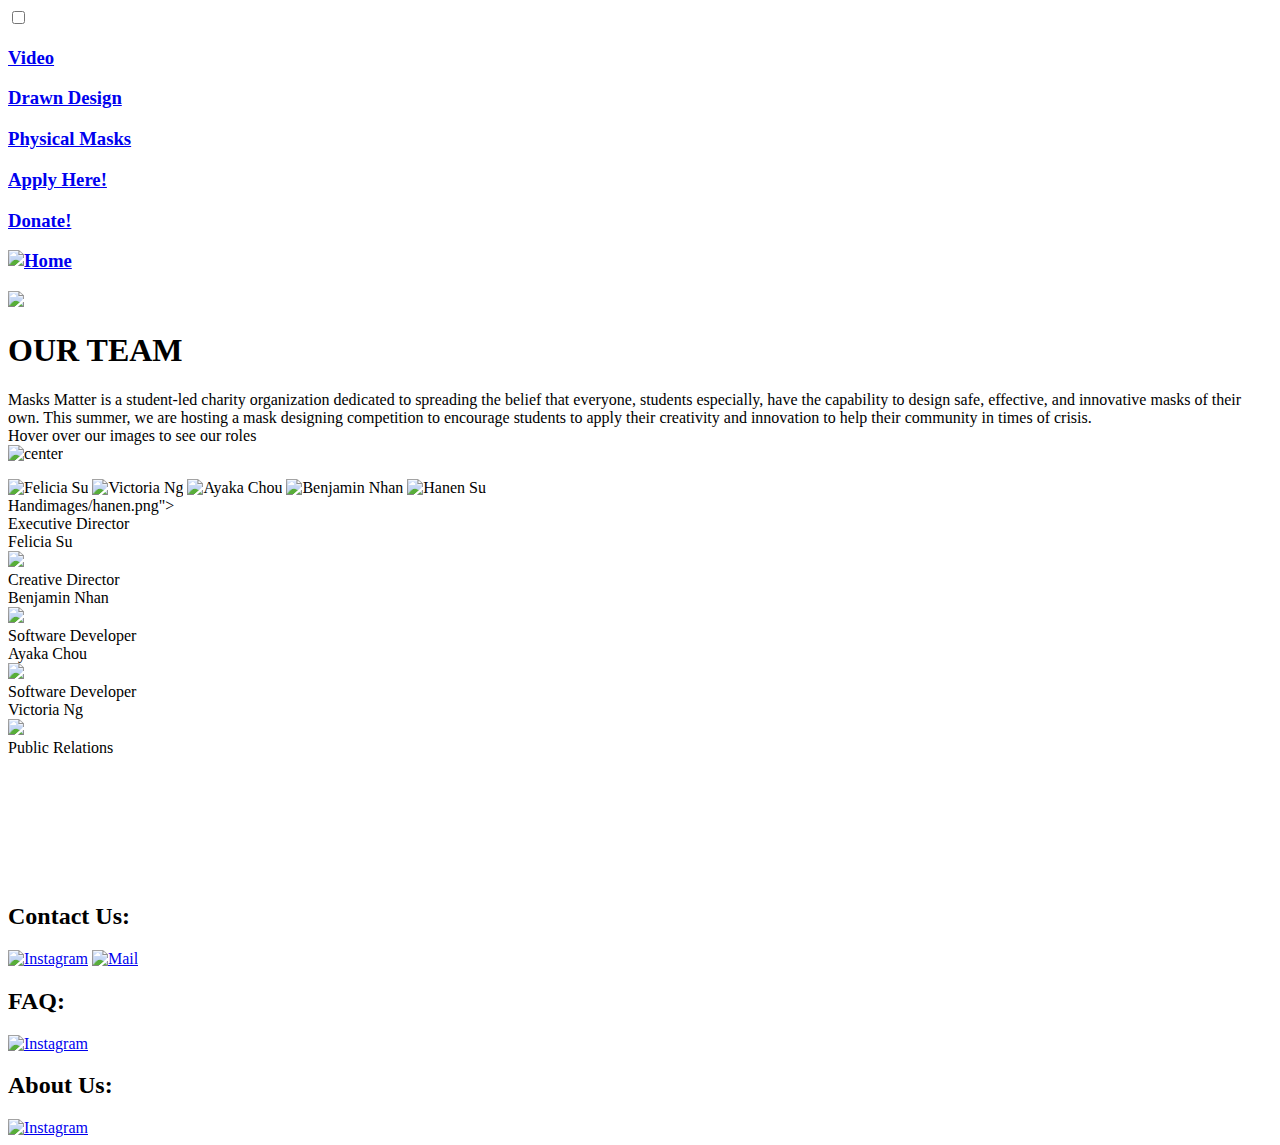
==== commit f5e83b34: "new stuff" ====
--- a/aboutus.html
+++ b/aboutus.html
@@ -39,8 +39,7 @@
 	</div>
 	<div class ="normal">
 		<div class="capt">
-			<figcaption class="big">Hanen Su</figcaption>
-			<img class ="us"src="/static/images/hanen.png">
+			<figcaption class="big">Handimages/hanen.png">
 			<figcaption>Executive Director</figcaption>
 		</div>
 		<div class="capt">
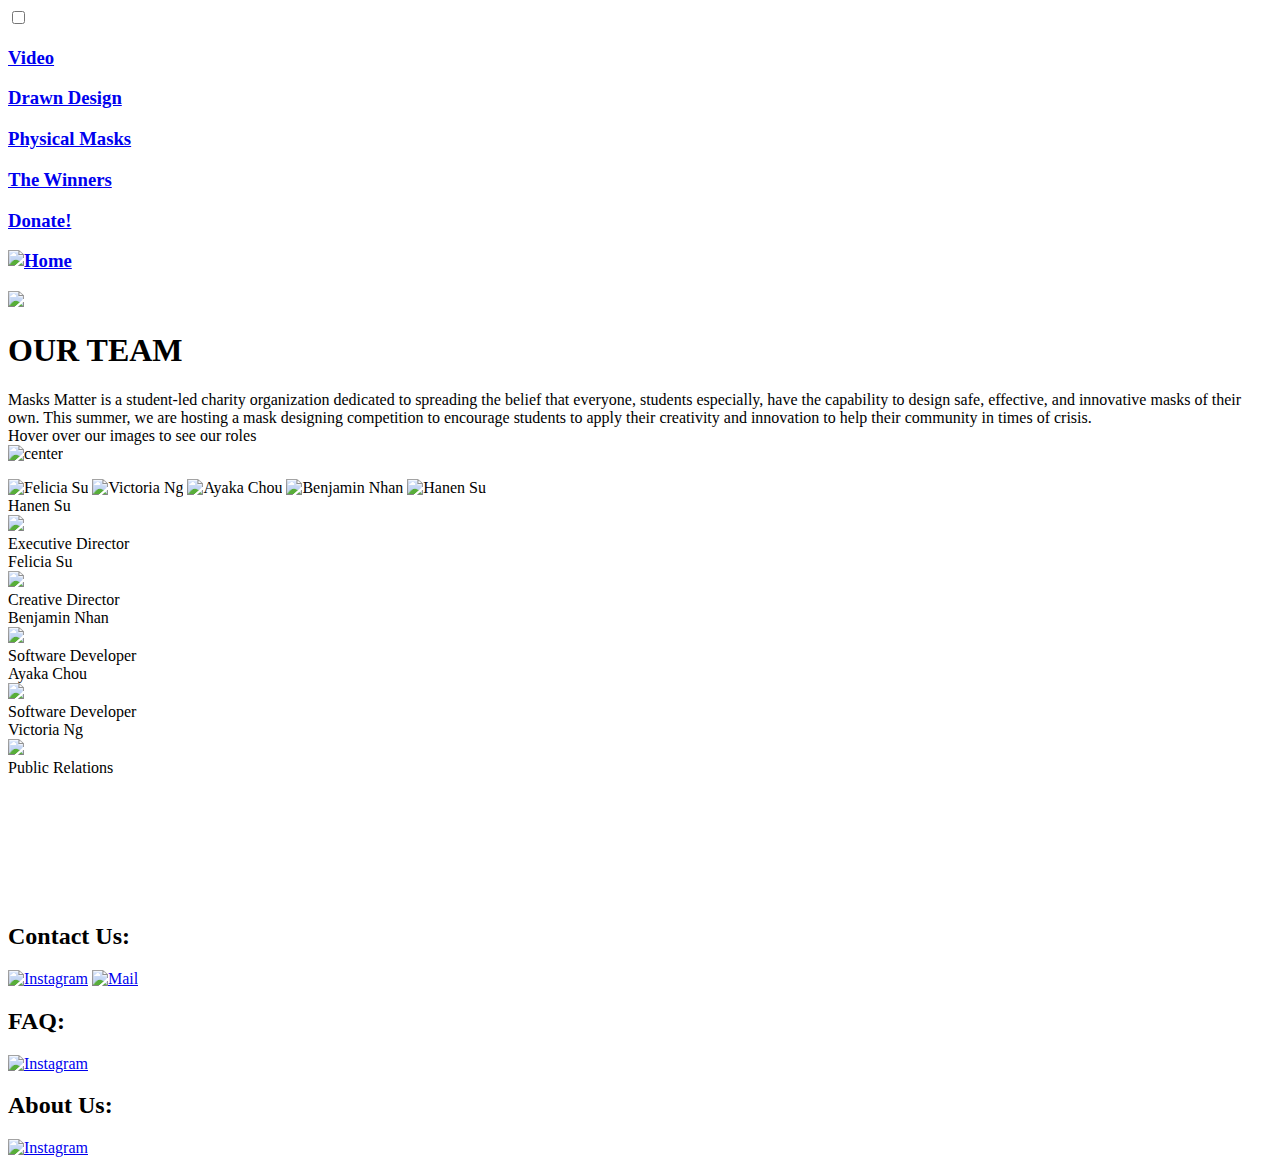
==== commit 1dcb2b54: "maskone" ====
--- a/aboutus.html
+++ b/aboutus.html
@@ -17,8 +17,8 @@
 			<div><a href="video.html"><h3>Video</h3></a></div>
 			<div><a href="drawingmask.html"><h3>Drawn Design</h3></a></div>
 			<div><a href="physicalmask.html"><h3>Physical Masks</h3></a></div>
-			<div><a target="_blank" href="https://docs.google.com/forms/d/e/1FAIpQLScsT2CWmPeAeOIiQAeZ7pk1hlon7UAqh4jieAmbpfq4y2hZqA/viewform"><h3>Apply Here!</h3></a></div>
-			<div><a target="_blank" href="https://www.gofundme.com/f/MMSF-Supplies-for-Essential-Workers-Businesses?utm_medium=copy_link&utm_source=customer&utm_campaign=p_lico+share-sheet+expWdC"><h3>Donate!</h3></a></div>
+			<div><a href="showcasedes.html"><h3>The Winners</h3></a></div>
+			<div><a target="_blank"href="https://www.gofundme.com/f/MMSF-Supplies-for-Essential-Workers-Businesses?utm_medium=copy_link&utm_source=customer&utm_campaign=p_lico+share-sheet+expWdC"><h3>Donate!</h3></a></div>
 			<div><a href="index.html"><h3><img id="home" src="/static/images/cleanedlogo.png" alt="Home"></h3></a></div>
 		</nav>
 		<header>
@@ -39,7 +39,8 @@
 	</div>
 	<div class ="normal">
 		<div class="capt">
-			<figcaption class="big">Handimages/hanen.png">
+			<figcaption class="big">Hanen Su</figcaption>
+			<img class ="us"src="/static/images/hanen.png">
 			<figcaption>Executive Director</figcaption>
 		</div>
 		<div class="capt">
